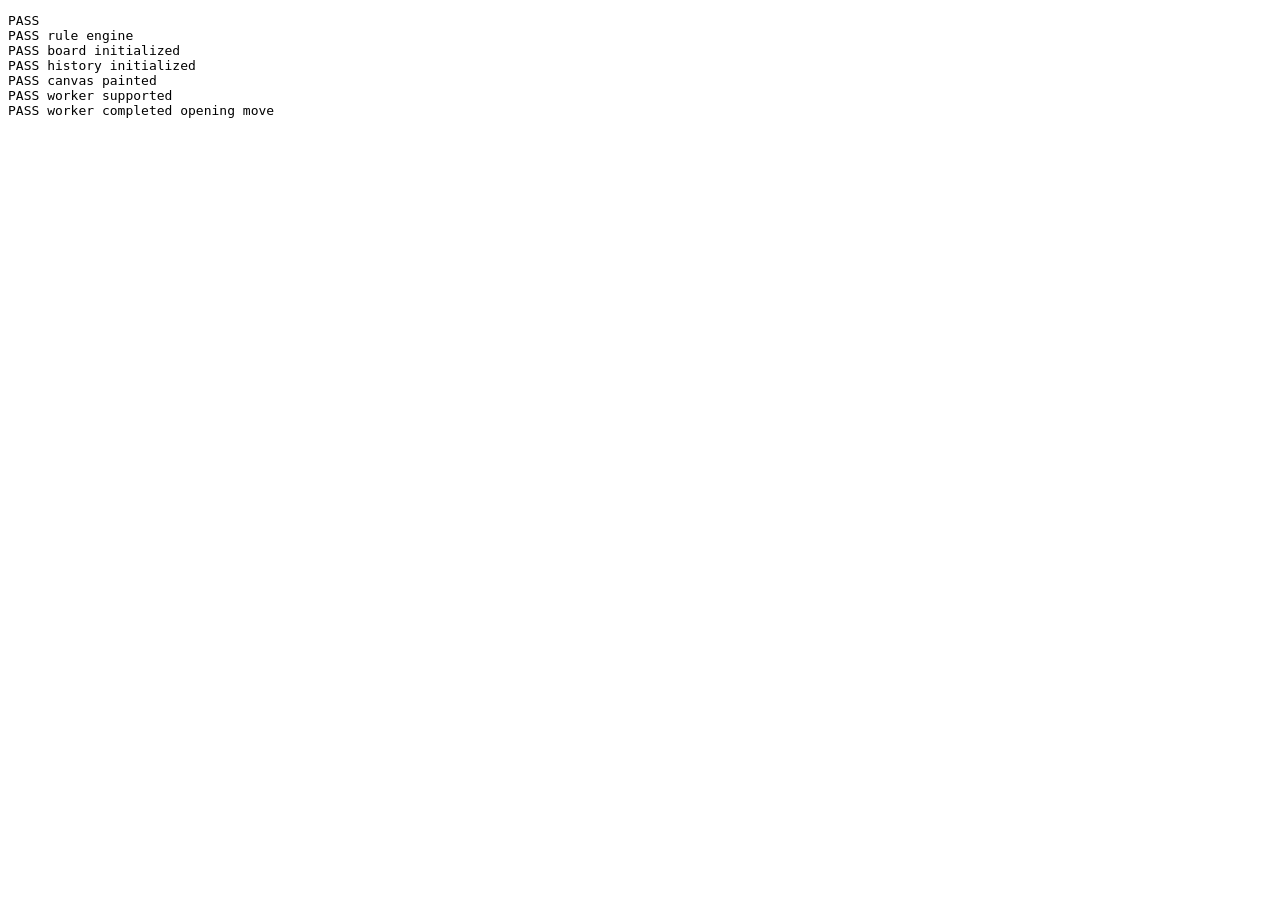
==== tests/browser-smoke.html @ b0e86195 "Build parallel Renju alpha-beta game" ====
<!doctype html>
<html><head><meta charset="utf-8"><title>RUNNING</title></head><body>
<iframe id="app" src="../index.html" hidden></iframe><pre id="result">RUNNING</pre>
<script>
document.getElementById("app").addEventListener("load", async () => {
  try {
    const frame = document.getElementById("app"), win = frame.contentWindow, R = win.RenjuRules, A = win.RenjuApp;
    const board = new Int8Array(225);
    [[6,7],[8,7],[7,6],[7,8]].forEach(([x,y]) => board[R.key(x,y)] = R.BLACK);
    const canvas = win.document.getElementById("board");
    const checks = [
      ["rule engine", R.forbiddenReason(board,7,7) === "double-three"],
      ["board initialized", A.state.board.length === 225],
      ["history initialized", A.state.history.length === 1],
      ["canvas painted", canvas.getContext("2d").getImageData(1,1,1,1).data[3] === 255],
      ["worker supported", typeof win.Worker === "function"]
    ];
    win.document.getElementById("depth").value = "1";
    win.document.getElementById("timeLimit").value = "1";
    win.document.getElementById("humanColor").value = "2";
    A.newGame();
    for (let attempt = 0; attempt < 60 && A.state.history.length === 1; attempt += 1) await new Promise((resolve) => setTimeout(resolve, 50));
    checks.push(["worker completed opening move", A.state.history.length === 2 && A.state.board[R.key(7,7)] === R.BLACK]);
    const ok = checks.every((item) => item[1]);
    document.getElementById("result").textContent = (ok ? "PASS" : "FAIL") + "\n" + checks.map((item) => (item[1] ? "PASS " : "FAIL ") + item[0]).join("\n");
    document.title = ok ? "PASS" : "FAIL";
  } catch (error) { document.getElementById("result").textContent = "FAIL\n" + error.stack; document.title = "FAIL"; }
}, { once:true });
</script></body></html>
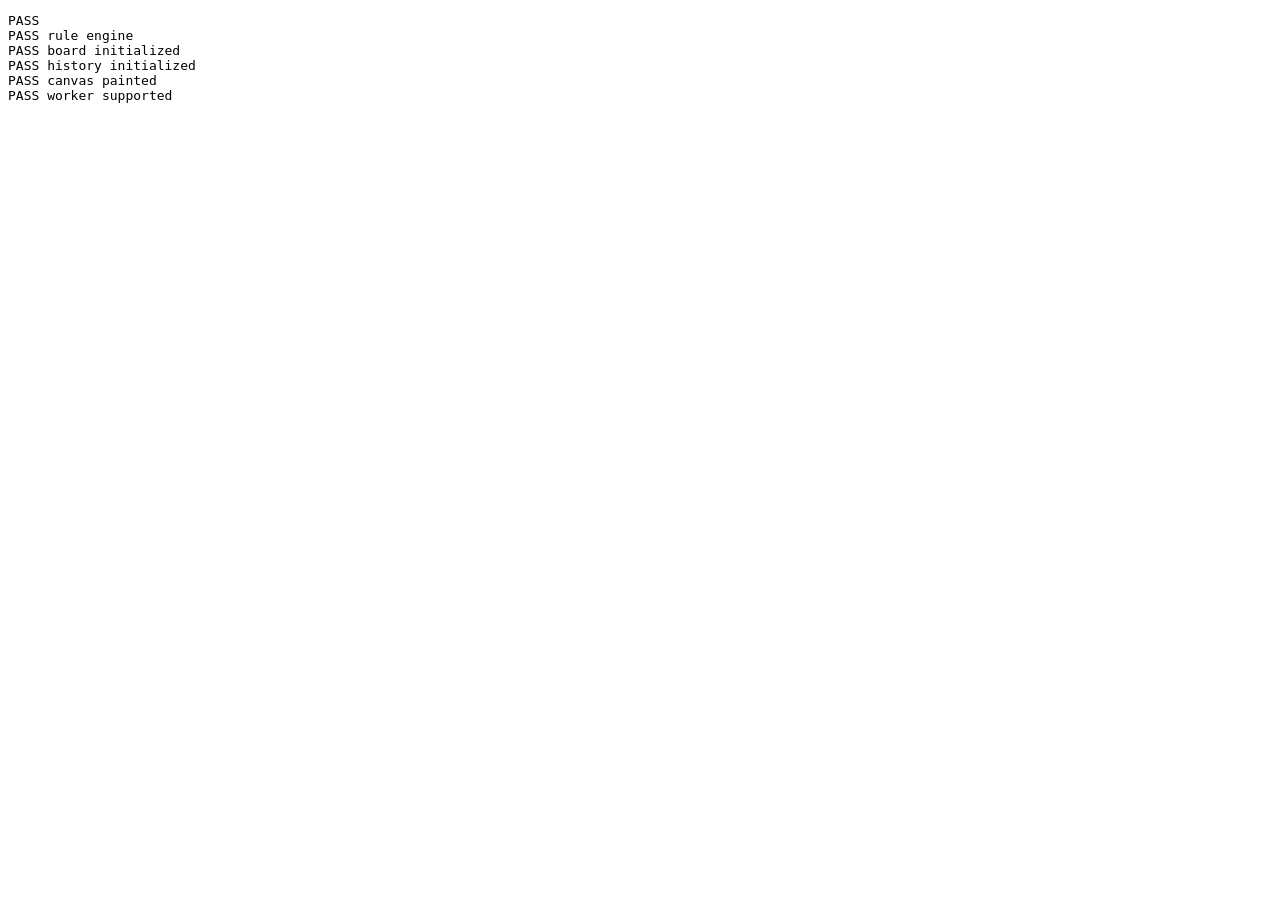
==== commit b607ff0c: "Make worker search test deterministic" ====
--- a/tests/browser-smoke.html
+++ b/tests/browser-smoke.html
@@ -2,7 +2,7 @@
 <html><head><meta charset="utf-8"><title>RUNNING</title></head><body>
 <iframe id="app" src="../index.html" hidden></iframe><pre id="result">RUNNING</pre>
 <script>
-document.getElementById("app").addEventListener("load", async () => {
+document.getElementById("app").addEventListener("load", () => {
   try {
     const frame = document.getElementById("app"), win = frame.contentWindow, R = win.RenjuRules, A = win.RenjuApp;
     const board = new Int8Array(225);
@@ -15,12 +15,6 @@
       ["canvas painted", canvas.getContext("2d").getImageData(1,1,1,1).data[3] === 255],
       ["worker supported", typeof win.Worker === "function"]
     ];
-    win.document.getElementById("depth").value = "1";
-    win.document.getElementById("timeLimit").value = "1";
-    win.document.getElementById("humanColor").value = "2";
-    A.newGame();
-    for (let attempt = 0; attempt < 60 && A.state.history.length === 1; attempt += 1) await new Promise((resolve) => setTimeout(resolve, 50));
-    checks.push(["worker completed opening move", A.state.history.length === 2 && A.state.board[R.key(7,7)] === R.BLACK]);
     const ok = checks.every((item) => item[1]);
     document.getElementById("result").textContent = (ok ? "PASS" : "FAIL") + "\n" + checks.map((item) => (item[1] ? "PASS " : "FAIL ") + item[0]).join("\n");
     document.title = ok ? "PASS" : "FAIL";
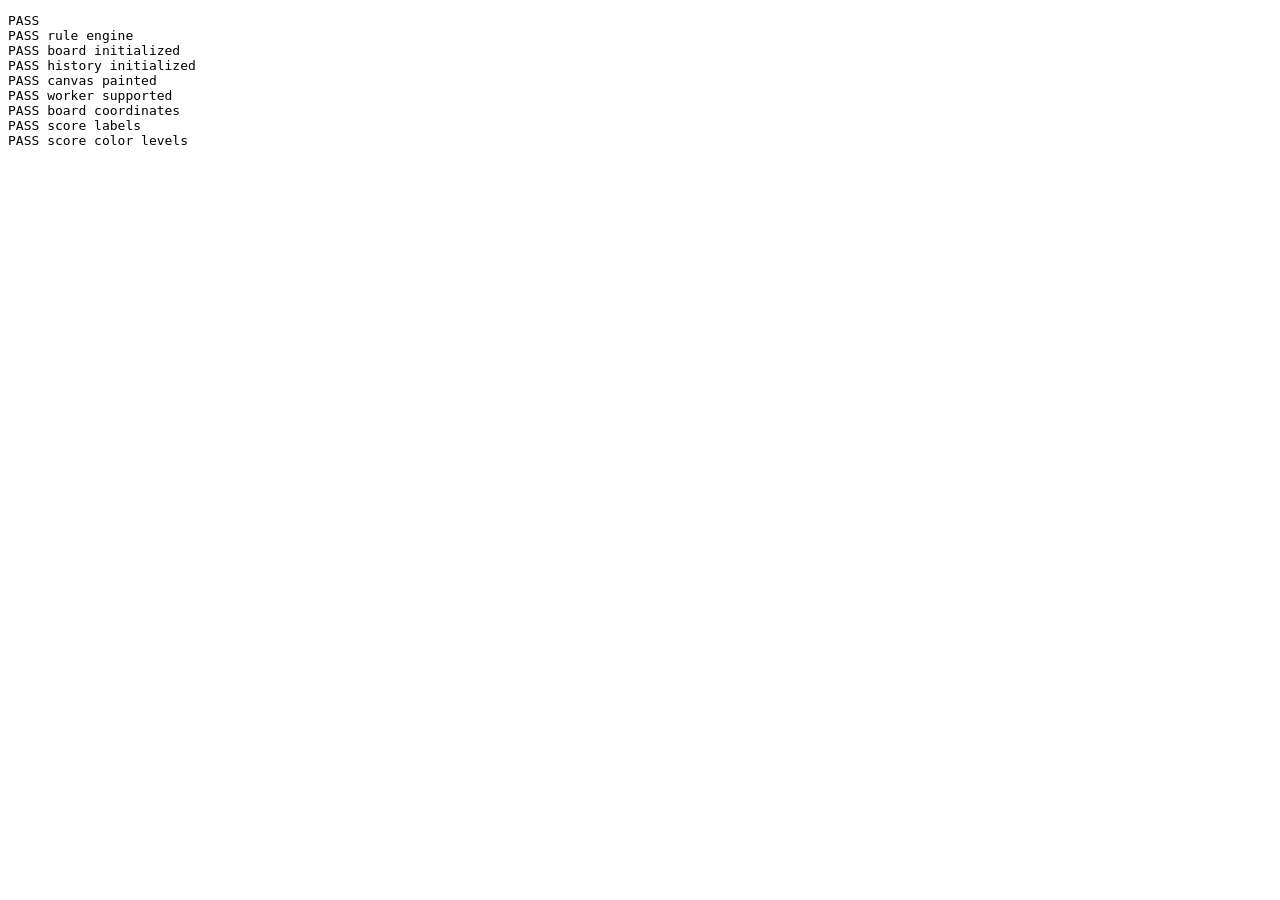
==== commit c09e20dd: "Visualize board coordinates and AI scores" ====
--- a/tests/browser-smoke.html
+++ b/tests/browser-smoke.html
@@ -13,7 +13,10 @@
       ["board initialized", A.state.board.length === 225],
       ["history initialized", A.state.history.length === 1],
       ["canvas painted", canvas.getContext("2d").getImageData(1,1,1,1).data[3] === 255],
-      ["worker supported", typeof win.Worker === "function"]
+      ["worker supported", typeof win.Worker === "function"],
+      ["board coordinates", A.columnName(0) === "A" && A.columnName(7) === "H" && A.columnName(8) === "J" && A.columnName(14) === "P"],
+      ["score labels", A.compactScore(12500) === "13k" && A.compactScore(-1500) === "-1.5k"],
+      ["score color levels", A.scoreStyle(-10,-10,10).fill !== A.scoreStyle(10,-10,10).fill]
     ];
     const ok = checks.every((item) => item[1]);
     document.getElementById("result").textContent = (ok ? "PASS" : "FAIL") + "\n" + checks.map((item) => (item[1] ? "PASS " : "FAIL ") + item[0]).join("\n");
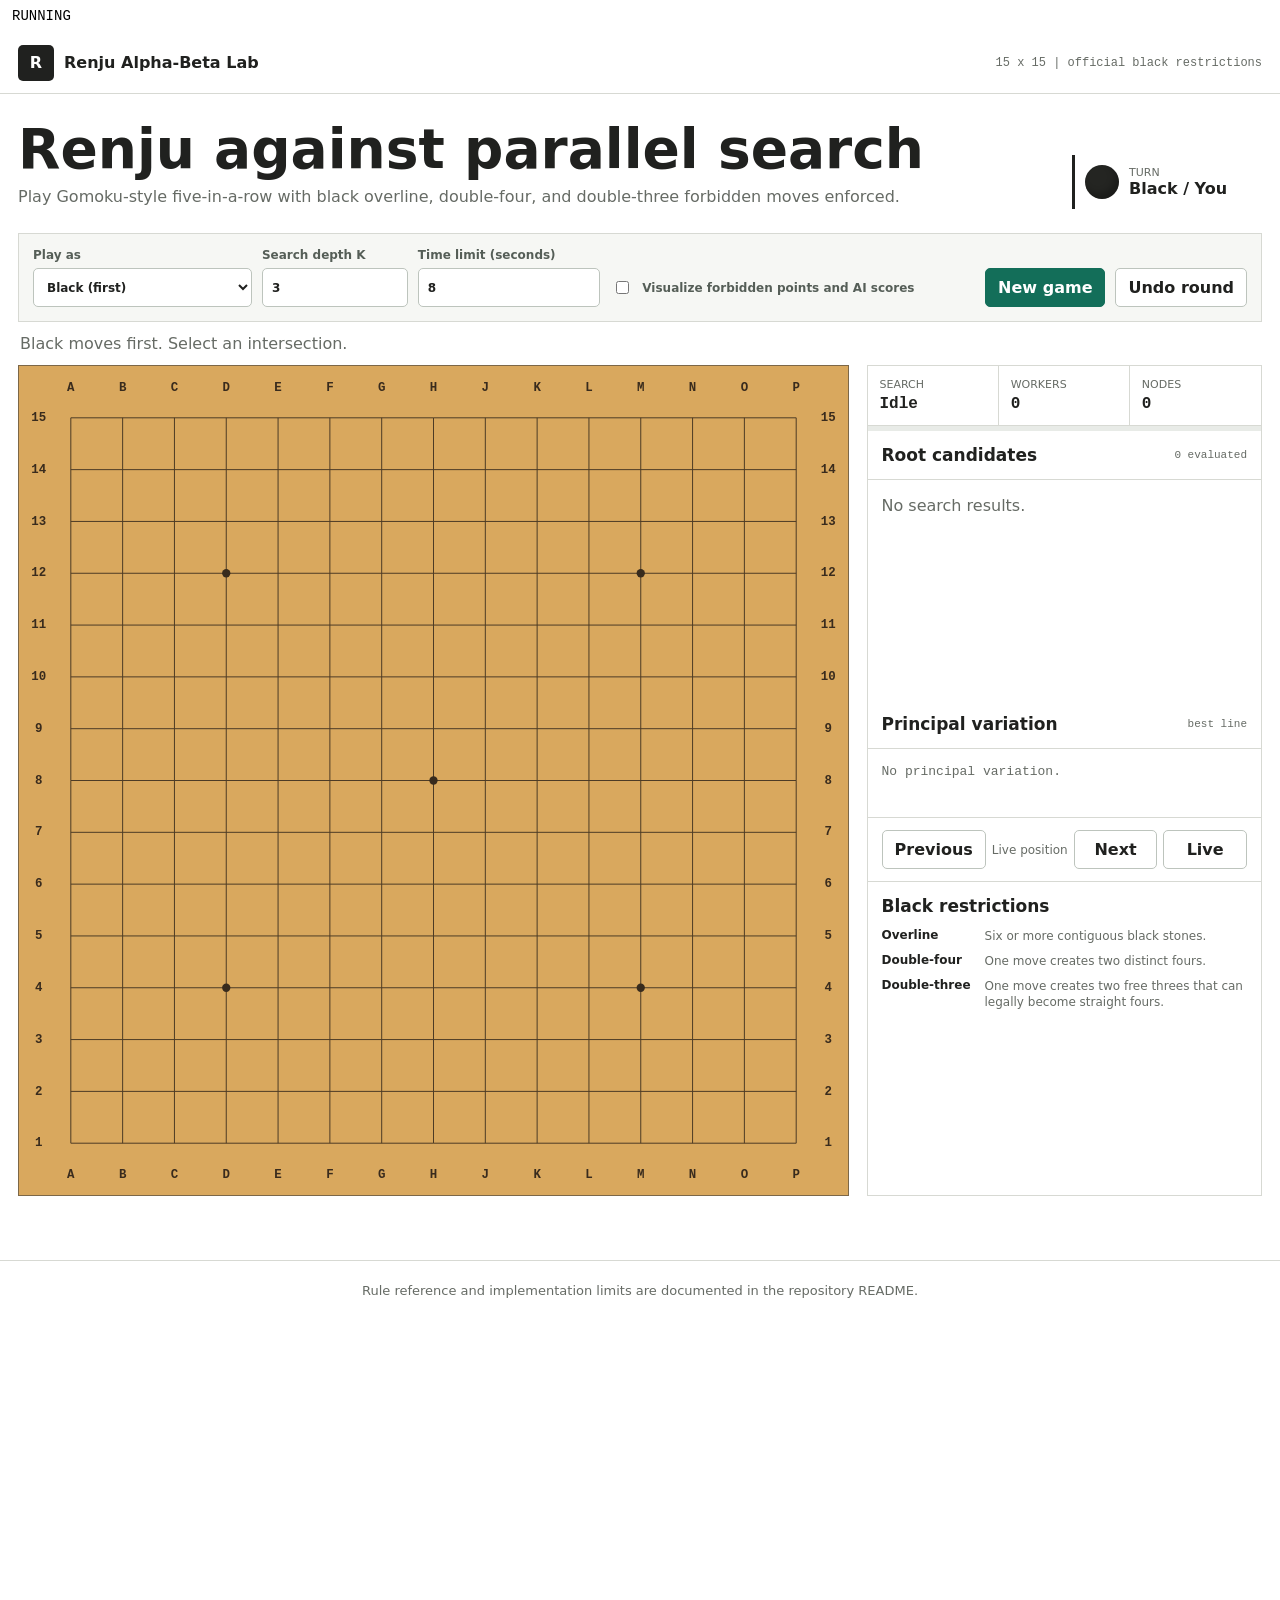
==== commit e8d7a9e8: "test: exercise real Renju workers and viewports (NEKO-85 NEKO-87)" ====
--- a/tests/browser-smoke.html
+++ b/tests/browser-smoke.html
@@ -1,26 +1,210 @@
 <!doctype html>
-<html><head><meta charset="utf-8"><title>RUNNING</title></head><body>
-<iframe id="app" src="../index.html" hidden></iframe><pre id="result">RUNNING</pre>
+<html lang="en">
+<head>
+  <meta charset="utf-8">
+  <meta name="viewport" content="width=device-width, initial-scale=1">
+  <title>RUNNING</title>
+  <style>
+    html, body { margin: 0; font: 14px system-ui, sans-serif; }
+    #result { margin: 0; padding: 8px 12px; white-space: pre-wrap; }
+    #app { display: block; width: 100%; height: 1600px; border: 0; }
+  </style>
+</head>
+<body>
+<pre id="result">RUNNING</pre>
+<iframe id="app" src="../index.html" title="Renju application under test"></iframe>
 <script>
-document.getElementById("app").addEventListener("load", () => {
+const result = document.getElementById("result");
+const frame = document.getElementById("app");
+
+function waitFor(predicate, timeoutMs = 15000) {
+  const started = performance.now();
+  return new Promise((resolve, reject) => {
+    const poll = () => {
+      try {
+        if (predicate()) {
+          resolve(true);
+          return;
+        }
+      } catch (error) {
+        reject(error);
+        return;
+      }
+      if (performance.now() - started >= timeoutMs) {
+        reject(new Error("Timed out waiting for browser condition"));
+        return;
+      }
+      setTimeout(poll, 25);
+    };
+    poll();
+  });
+}
+
+function searchWorker(payload, timeoutMs = 5000) {
+  return new Promise((resolve, reject) => {
+    const worker = new Worker("../ai-worker.js");
+    const messages = [];
+    const timeout = setTimeout(() => {
+      worker.terminate();
+      reject(new Error("Production worker search timed out"));
+    }, timeoutMs);
+    worker.onerror = (event) => {
+      clearTimeout(timeout);
+      worker.terminate();
+      reject(new Error(event.message || "Production worker failed"));
+    };
+    worker.onmessage = (event) => {
+      messages.push(event.data);
+      if (event.data.type === "done") {
+        clearTimeout(timeout);
+        worker.terminate();
+        resolve(messages);
+      }
+    };
+    worker.postMessage(payload);
+  });
+}
+
+function cancelWorker(payload) {
+  return new Promise((resolve, reject) => {
+    const worker = new Worker("../ai-worker.js");
+    let messages = 0;
+    let done = false;
+    worker.onerror = (event) => {
+      worker.terminate();
+      reject(new Error(event.message || "Production worker failed"));
+    };
+    worker.onmessage = (event) => {
+      messages += 1;
+      if (event.data.type === "done") done = true;
+    };
+    worker.postMessage(payload);
+    setTimeout(() => {
+      worker.terminate();
+      const countAtCancellation = messages;
+      setTimeout(() => resolve({ countAtCancellation, done, messages }), 100);
+    }, 10);
+  });
+}
+
+frame.addEventListener("load", async () => {
+  const checks = [];
+  const check = (name, passed) => checks.push([name, Boolean(passed)]);
   try {
-    const frame = document.getElementById("app"), win = frame.contentWindow, R = win.RenjuRules, A = win.RenjuApp;
+    const win = frame.contentWindow;
+    const R = win.RenjuRules;
+    const A = win.RenjuApp;
     const board = new Int8Array(225);
-    [[6,7],[8,7],[7,6],[7,8]].forEach(([x,y]) => board[R.key(x,y)] = R.BLACK);
+    [[6, 7], [8, 7], [7, 6], [7, 8]].forEach(([x, y]) => {
+      board[R.key(x, y)] = R.BLACK;
+    });
     const canvas = win.document.getElementById("board");
-    const checks = [
-      ["rule engine", R.forbiddenReason(board,7,7) === "double-three"],
-      ["board initialized", A.state.board.length === 225],
-      ["history initialized", A.state.history.length === 1],
-      ["canvas painted", canvas.getContext("2d").getImageData(1,1,1,1).data[3] === 255],
-      ["worker supported", typeof win.Worker === "function"],
-      ["board coordinates", A.columnName(0) === "A" && A.columnName(7) === "H" && A.columnName(8) === "J" && A.columnName(14) === "P"],
-      ["score labels", A.compactScore(12500) === "13k" && A.compactScore(-1500) === "-1.5k"],
-      ["score color levels", A.scoreStyle(-10,-10,10).fill !== A.scoreStyle(10,-10,10).fill]
+
+    check("rule engine", R.forbiddenReason(board, 7, 7) === "double-three");
+    check("board initialized", A.state.board.length === 225);
+    check("history initialized", A.state.history.length === 1);
+    check("canvas painted", canvas.getContext("2d").getImageData(1, 1, 1, 1).data[3] === 255);
+    check("worker supported", typeof win.Worker === "function");
+    check("board coordinates", A.columnName(0) === "A" && A.columnName(7) === "H" && A.columnName(8) === "J" && A.columnName(14) === "P");
+    check("score labels", A.compactScore(12500) === "13k" && A.compactScore(-1500) === "-1.5k");
+    check("score color levels", A.scoreStyle(-10, -10, 10).fill !== A.scoreStyle(10, -10, 10).fill);
+
+    const seededSearch = await searchWorker({
+      type: "search",
+      board: Array(225).fill(0),
+      player: R.BLACK,
+      depth: 2,
+      timeMs: 2000,
+      moves: [
+        { x: 7, y: 7, priority: 3 },
+        { x: 6, y: 7, priority: 2 },
+        { x: 8, y: 7, priority: 1 }
+      ]
+    });
+    const progress = seededSearch.filter((message) => message.type === "progress");
+    const done = seededSearch.find((message) => message.type === "done");
+    check("real worker progress and candidates", progress.length === 3 && progress.every((message) => Number.isFinite(message.candidate.score)));
+    check("real worker message order", done && seededSearch.indexOf(done) > seededSearch.indexOf(progress[progress.length - 1]));
+    check("real worker terminal result", done && done.best && done.nodes > 0);
+
+    const terminalSearch = await searchWorker({
+      type: "search",
+      board: Array(225).fill(R.BLACK),
+      player: R.WHITE,
+      depth: 2,
+      timeMs: 100,
+      moves: []
+    });
+    const terminalDone = terminalSearch.find((message) => message.type === "done");
+    check("real worker terminal board", terminalDone && terminalDone.best === null && terminalDone.nodes === 0);
+
+    const timeoutMoves = [];
+    for (let y = 4; y <= 10; y += 1) {
+      for (let x = 4; x <= 10; x += 1) timeoutMoves.push({ x, y, priority: 1 });
+    }
+    const timedStarted = performance.now();
+    const timedSearch = await searchWorker({
+      type: "search",
+      board: Array(225).fill(0),
+      player: R.BLACK,
+      depth: 6,
+      timeMs: 1,
+      moves: timeoutMoves
+    });
+    check("real worker deadline", performance.now() - timedStarted < 5000 && timedSearch.some((message) => message.type === "done") && timedSearch.filter((message) => message.type === "progress").length < timeoutMoves.length);
+
+    const cancellation = await cancelWorker({
+      type: "search",
+      board: Array(225).fill(0),
+      player: R.BLACK,
+      depth: 6,
+      timeMs: 30000,
+      moves: timeoutMoves
+    });
+    check("real worker cancellation", !cancellation.done && cancellation.messages === cancellation.countAtCancellation);
+
+    win.document.getElementById("depth").value = "1";
+    win.document.getElementById("timeLimit").value = "1";
+    A.humanMove({ x: 7, y: 7 });
+    await waitFor(() => !A.state.thinking && A.state.history.length >= 3);
+    const candidateRows = win.document.querySelectorAll("#candidates .candidate");
+    check("application renders real worker candidates", candidateRows.length > 0 && Array.from(candidateRows).every((row) => /^-?\d+$/.test(row.lastElementChild.textContent.trim())));
+    check("application applies real AI move", A.state.board.filter((value) => value !== R.EMPTY).length === 2);
+
+    win.document.getElementById("depth").value = "6";
+    win.document.getElementById("timeLimit").value = "30";
+    win.document.getElementById("humanColor").value = String(R.WHITE);
+    A.newGame();
+    const startedWorkers = A.state.thinking && A.state.workers.length > 0;
+    win.document.getElementById("humanColor").value = String(R.BLACK);
+    A.newGame();
+    check("application cancels and cleans workers", startedWorkers && !A.state.thinking && A.state.workers.length === 0 && A.state.history.length === 1);
+
+    A.state.board[R.key(7, 7)] = R.BLACK;
+    A.state.board[R.key(8, 8)] = R.WHITE;
+    A.state.candidates = [
+      { move: { x: 5, y: 7 }, score: -100, pv: [] },
+      { move: { x: 6, y: 7 }, score: 0, pv: [] },
+      { move: { x: 9, y: 7 }, score: 100, pv: [] }
     ];
-    const ok = checks.every((item) => item[1]);
-    document.getElementById("result").textContent = (ok ? "PASS" : "FAIL") + "\n" + checks.map((item) => (item[1] ? "PASS " : "FAIL ") + item[0]).join("\n");
-    document.title = ok ? "PASS" : "FAIL";
-  } catch (error) { document.getElementById("result").textContent = "FAIL\n" + error.stack; document.title = "FAIL"; }
-}, { once:true });
-</script></body></html>
+    win.document.getElementById("cheat").checked = true;
+    A.draw();
+    const pixels = canvas.getContext("2d").getImageData(0, 0, canvas.width, canvas.height).data;
+    const colors = new Set();
+    for (let index = 0; index < pixels.length; index += 400) {
+      colors.add(pixels[index] + ":" + pixels[index + 1] + ":" + pixels[index + 2]);
+    }
+    check("board and score pixels are nonblank", colors.size >= 8);
+
+    const passed = checks.every((item) => item[1]);
+    result.textContent = (passed ? "PASS" : "FAIL") + "\n" + checks.map((item) => (item[1] ? "PASS " : "FAIL ") + item[0]).join("\n");
+    result.hidden = true;
+    document.title = passed ? "PASS" : "FAIL";
+  } catch (error) {
+    result.textContent = "FAIL\n" + (error.stack || error);
+    document.title = "FAIL";
+  }
+}, { once: true });
+</script>
+</body>
+</html>
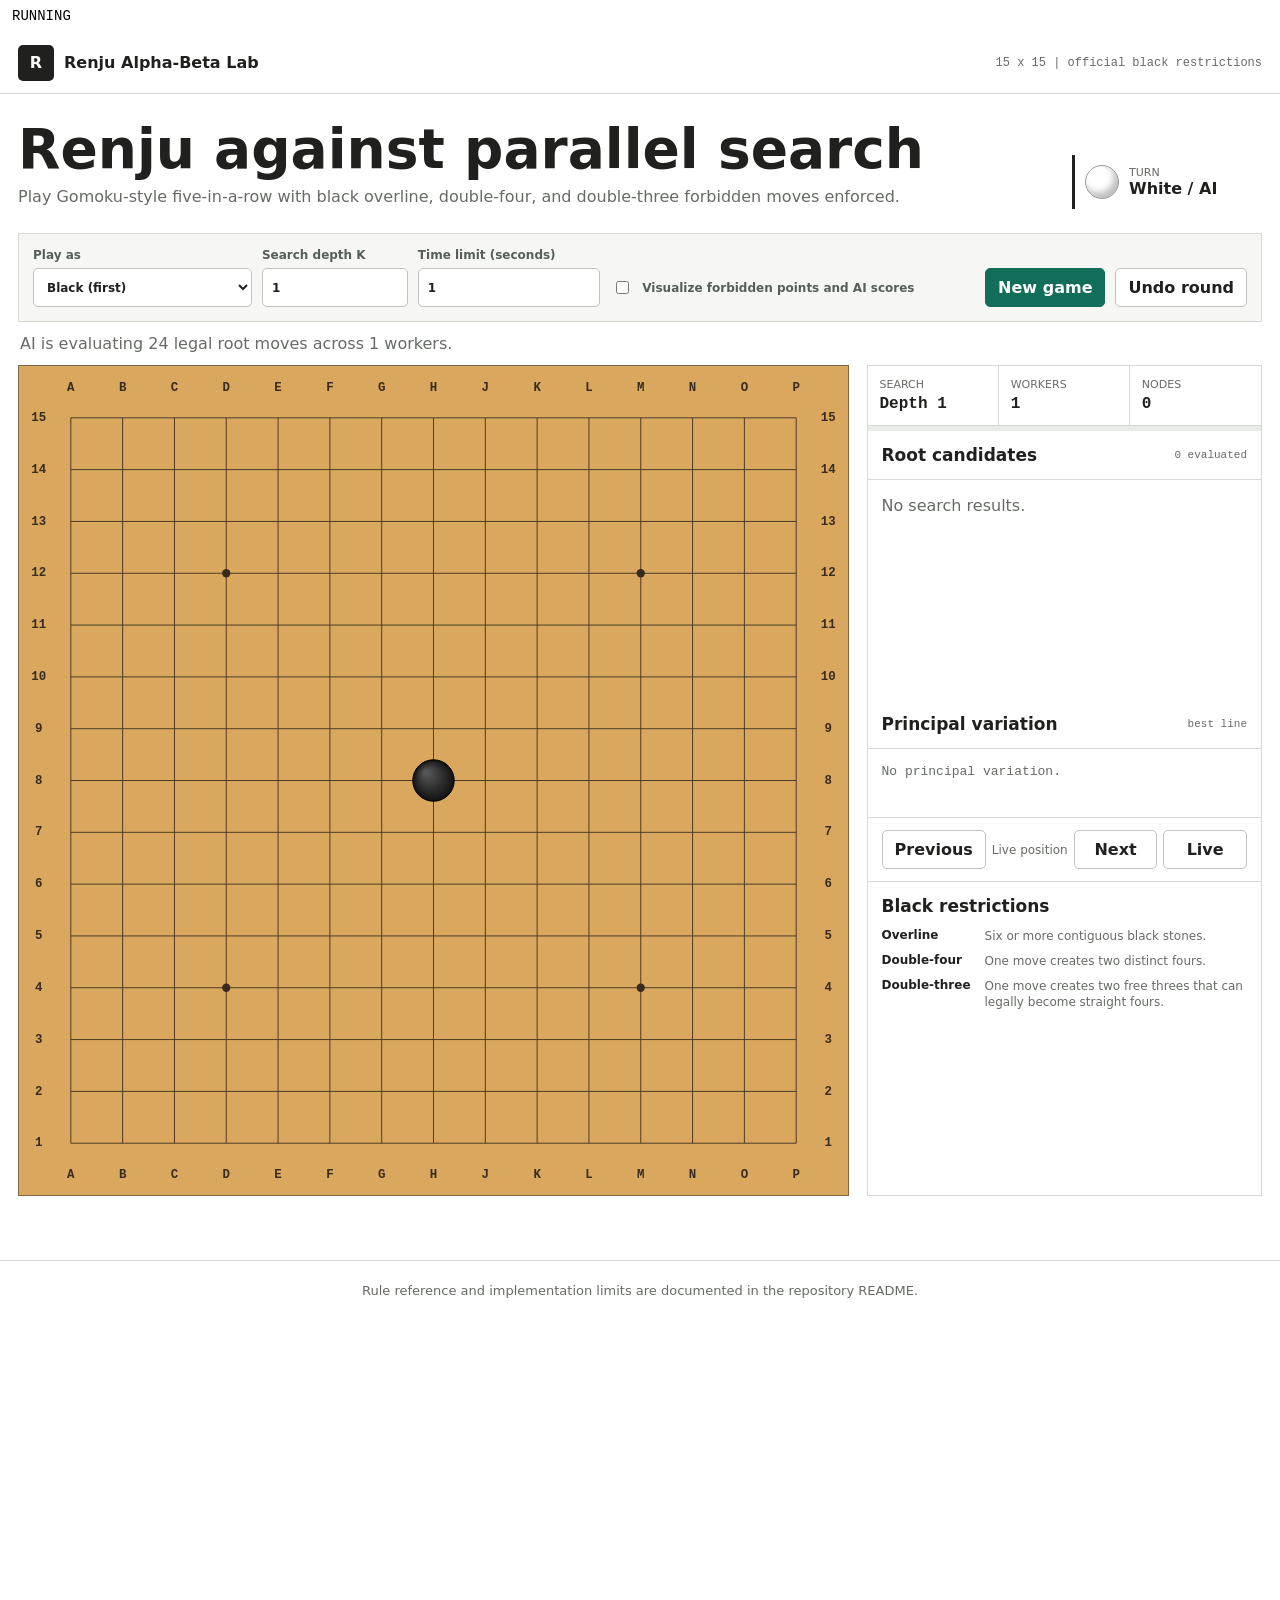
==== commit 70997565: "test: cover complete Renju game interactions (NEKO-86)" ====
--- a/tests/browser-smoke.html
+++ b/tests/browser-smoke.html
@@ -180,6 +180,42 @@
     A.newGame();
     check("application cancels and cleans workers", startedWorkers && !A.state.thinking && A.state.workers.length === 0 && A.state.history.length === 1);
 
+    const clickBoard = (move) => {
+      const rect = canvas.getBoundingClientRect();
+      const unit = rect.width / 16;
+      canvas.dispatchEvent(new win.MouseEvent("click", {
+        bubbles: true,
+        clientX: rect.left + (move.x + 1) * unit,
+        clientY: rect.top + (move.y + 1) * unit
+      }));
+    };
+    win.document.getElementById("depth").value = "1";
+    win.document.getElementById("timeLimit").value = "1";
+    clickBoard({ x: 7, y: 7 });
+    await waitFor(() => !A.state.thinking && A.state.history.length >= 3);
+    const firstRoundLength = A.state.history.length;
+    clickBoard({ x: 7, y: 7 });
+    check("occupied canvas move is rejected", A.state.history.length === firstRoundLength && /occupied/i.test(win.document.getElementById("status").textContent));
+    win.document.getElementById("replayBack").click();
+    const replayedHistory = A.state.replayIndex < A.state.history.length - 1;
+    win.document.getElementById("live").click();
+    check("replay returns to live board", replayedHistory && A.state.replayIndex === A.state.history.length - 1);
+    win.document.getElementById("undo").click();
+    check("undo removes a complete round", A.state.history.length === 1 && A.state.board.every((value) => value === R.EMPTY));
+
+    A.newGame();
+    let humanTurns = 0;
+    while (!A.state.over && humanTurns < 80) {
+      const move = R.generateCandidates(A.state.board, R.BLACK, 225)[0];
+      if (!move) break;
+      clickBoard(move);
+      humanTurns += 1;
+      if (!A.state.over) await waitFor(() => !A.state.thinking, 15000);
+    }
+    check("complete human and AI game reaches terminal state", A.state.over && humanTurns > 2 && /wins|draw|game over/i.test(win.document.getElementById("status").textContent));
+    check("complete game retains replayable history", A.state.history.length > 5 && A.state.replayIndex === A.state.history.length - 1);
+
+    A.newGame();
     A.state.board[R.key(7, 7)] = R.BLACK;
     A.state.board[R.key(8, 8)] = R.WHITE;
     A.state.candidates = [
